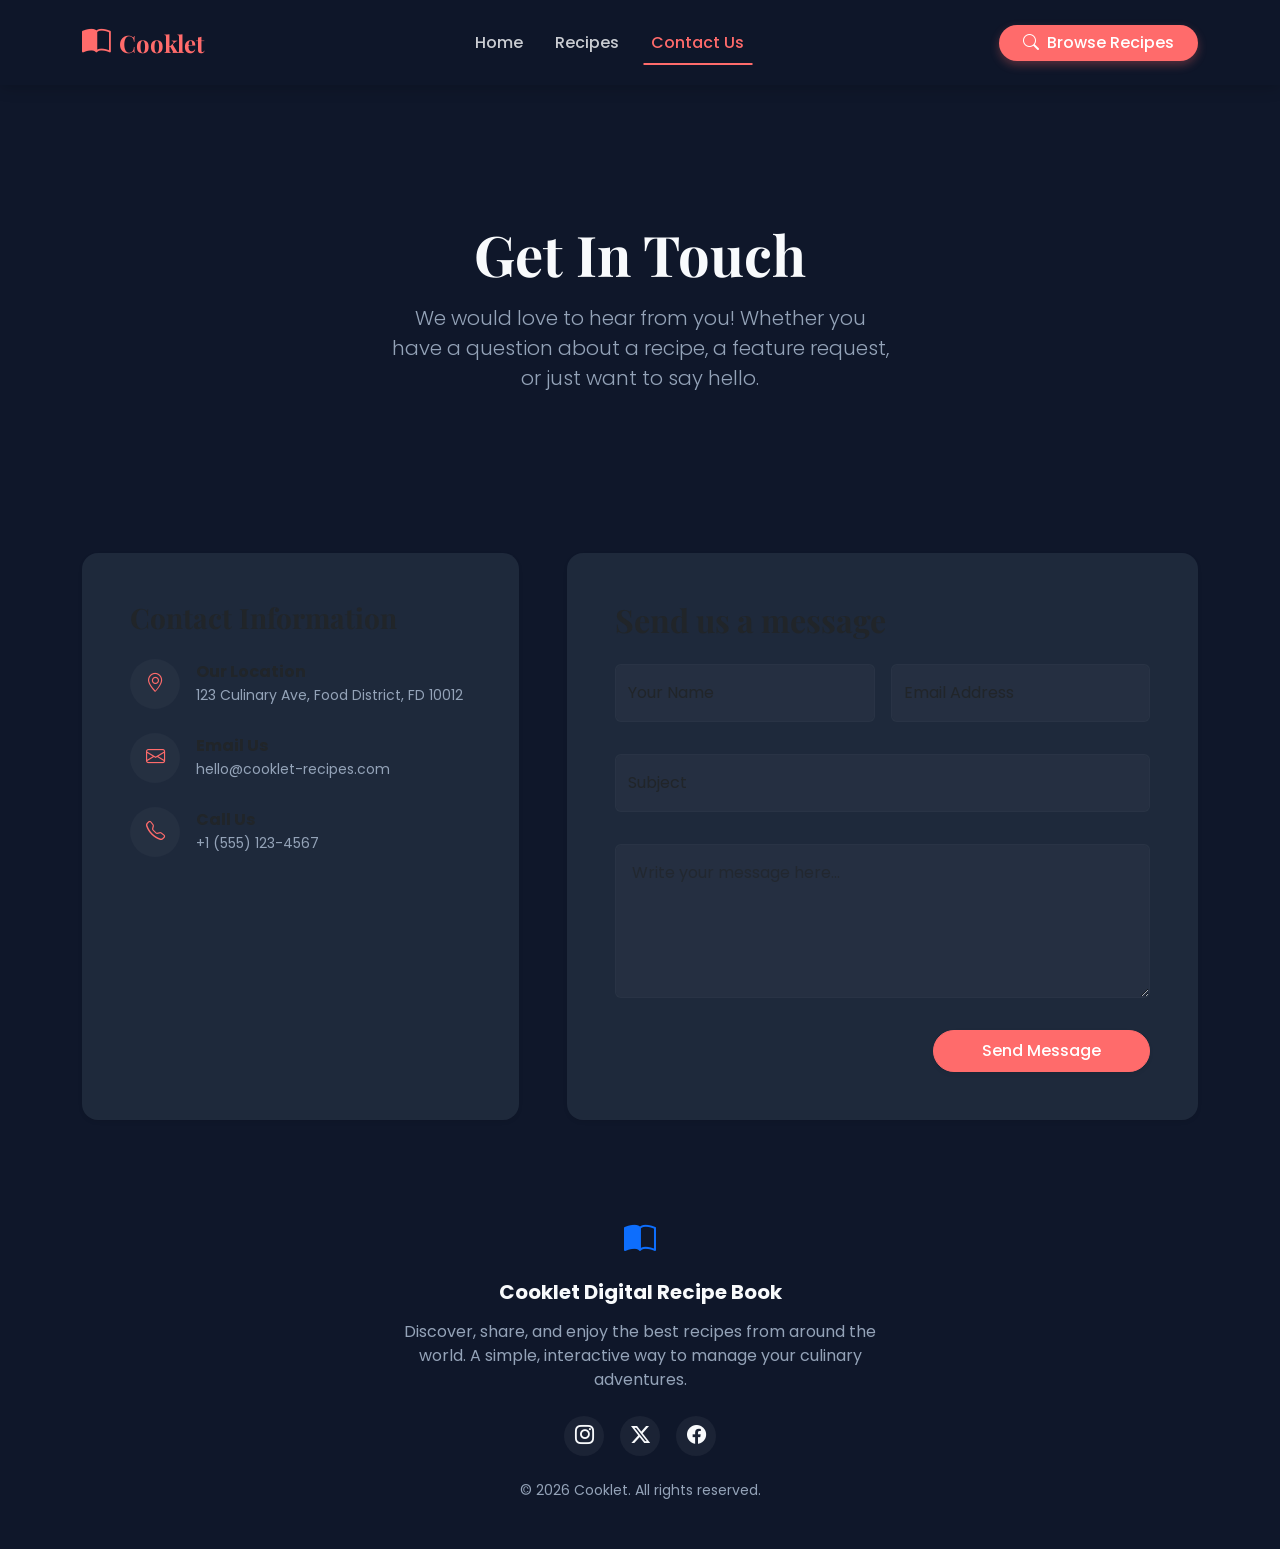
==== contact.html @ 2d0b61dd "add contact page with form and styling enhancements" ====
<!DOCTYPE html>
<html lang="en">

<head>
    <meta charset="UTF-8">
    <meta name="viewport" content="width=device-width, initial-scale=1.0">
    <title>Contact Us | Cooklet</title>
    <!-- Google Fonts -->
    <link rel="preconnect" href="https://fonts.googleapis.com">
    <link rel="preconnect" href="https://fonts.gstatic.com" crossorigin>
    <link
        href="https://fonts.googleapis.com/css2?family=Poppins:wght@300;400;500;600;700&family=Playfair+Display:ital,wght@0,600;1,600&display=swap"
        rel="stylesheet">
    <!-- Bootstrap CSS -->
    <link href="https://cdn.jsdelivr.net/npm/bootstrap@5.3.0/dist/css/bootstrap.min.css" rel="stylesheet">
    <!-- Bootstrap Icons -->
    <link rel="stylesheet" href="https://cdn.jsdelivr.net/npm/bootstrap-icons@1.11.1/font/bootstrap-icons.css">
    <!-- Custom CSS -->
    <link rel="stylesheet" href="style.css">
</head>

<body class="d-flex flex-column min-vh-100">

    <!-- Navbar -->
    <nav class="navbar navbar-expand-lg fixed-top custom-navbar">
        <div class="container">
            <a class="navbar-brand d-flex align-items-center" href="index.html">
                <i class="bi bi-book-half brand-icon me-2"></i>
                <span>Cooklet</span>
            </a>
            <button class="navbar-toggler border-0" type="button" data-bs-toggle="collapse" data-bs-target="#navbarNav">
                <i class="bi bi-list text-light fs-2"></i>
            </button>
            <div class="collapse navbar-collapse" id="navbarNav">
                <ul class="navbar-nav mx-auto">
                    <li class="nav-item">
                        <a class="nav-link" href="index.html">Home</a>
                    </li>
                    <li class="nav-item">
                        <a class="nav-link" href="recipes.html">Recipes</a>
                    </li>
                    <li class="nav-item">
                        <a class="nav-link active" href="contact.html">Contact Us</a>
                    </li>
                </ul>
                <button class="btn btn-primary btn-add-recipe rounded-pill px-4"
                    onclick="window.location.href='index.html'">
                    <i class="bi bi-search me-1"></i> Browse Recipes
                </button>
            </div>
        </div>
    </nav>

    <!-- Page Header -->
    <header class="py-5 mt-5">
        <div class="container text-center py-5">
            <h1 class="display-4 fw-bold">Get In Touch</h1>
            <p class="lead text-muted max-w-500 mx-auto mt-3">We would love to hear from you! Whether you have a
                question about a recipe, a feature request, or just want to say hello.</p>
        </div>
    </header>

    <!-- Content -->
    <main class="container my-5 flex-grow-1">
        <div class="row g-5 justify-content-center">
            <div class="col-lg-5">
                <div class="card p-5 rounded-4 shadow-sm border-0 h-100" style="background-color: var(--bg-card);">
                    <h3 class="fw-bold mb-4">Contact Information</h3>
                    <div class="d-flex align-items-center mb-4">
                        <div class="icon-box rounded-circle d-flex align-items-center justify-content-center me-3"
                            style="width: 50px; height: 50px; font-size: 1.2rem; background-color: rgba(255,255,255,0.03); color: var(--primary-color);">
                            <i class="bi bi-geo-alt"></i>
                        </div>
                        <div>
                            <h6 class="fw-bold mb-1">Our Location</h6>
                            <p class="text-muted mb-0 small">123 Culinary Ave, Food District, FD 10012</p>
                        </div>
                    </div>
                    <div class="d-flex align-items-center mb-4">
                        <div class="icon-box rounded-circle d-flex align-items-center justify-content-center me-3"
                            style="width: 50px; height: 50px; font-size: 1.2rem; background-color: rgba(255,255,255,0.03); color: var(--primary-color);">
                            <i class="bi bi-envelope"></i>
                        </div>
                        <div>
                            <h6 class="fw-bold mb-1">Email Us</h6>
                            <p class="text-muted mb-0 small">hello@cooklet-recipes.com</p>
                        </div>
                    </div>
                    <div class="d-flex align-items-center">
                        <div class="icon-box rounded-circle d-flex align-items-center justify-content-center me-3"
                            style="width: 50px; height: 50px; font-size: 1.2rem; background-color: rgba(255,255,255,0.03); color: var(--primary-color);">
                            <i class="bi bi-telephone"></i>
                        </div>
                        <div>
                            <h6 class="fw-bold mb-1">Call Us</h6>
                            <p class="text-muted mb-0 small">+1 (555) 123-4567</p>
                        </div>
                    </div>
                </div>
            </div>

            <div class="col-lg-7">
                <div class="card border-0 shadow-sm rounded-4 h-100" style="background-color: var(--bg-card);">
                    <div class="card-body p-4 p-md-5">
                        <h2 class="fw-bold mb-4">Send us a message</h2>
                        <form onsubmit="event.preventDefault(); alert('We received your message!'); this.reset();">
                            <div class="row g-3">
                                <div class="col-md-6">
                                    <div class="form-floating mb-3">
                                        <input type="text" class="form-control" id="name" placeholder="John Doe"
                                            required>
                                        <label for="name">Your Name</label>
                                    </div>
                                </div>
                                <div class="col-md-6">
                                    <div class="form-floating mb-3">
                                        <input type="email" class="form-control" id="email"
                                            placeholder="name@example.com" required>
                                        <label for="email">Email Address</label>
                                    </div>
                                </div>
                                <div class="col-12">
                                    <div class="form-floating mb-3">
                                        <input type="text" class="form-control" id="subject" placeholder="Subject"
                                            required>
                                        <label for="subject">Subject</label>
                                    </div>
                                </div>
                                <div class="col-12">
                                    <div class="mb-3">
                                        <textarea class="form-control p-3" id="message" rows="5"
                                            placeholder="Write your message here..." required></textarea>
                                    </div>
                                </div>
                                <div class="col-12 text-end">
                                    <button type="submit"
                                        class="btn btn-primary rounded-pill px-5 py-2 fw-medium shadow-sm">Send
                                        Message</button>
                                </div>
                            </div>
                        </form>
                    </div>
                </div>
            </div>
        </div>
    </main>

    <!-- Footer -->
    <footer class="footer py-5 mt-auto">
        <div class="container text-center">
            <div class="mb-3">
                <i class="bi bi-book-half fs-2 text-primary"></i>
            </div>
            <h5 class="fw-bold mb-3">Cooklet Digital Recipe Book</h5>
            <p class="text-muted mb-4 max-w-500 mx-auto">Discover, share, and enjoy the best recipes from around the
                world. A simple, interactive way to manage your culinary adventures.</p>
            <div class="d-flex justify-content-center gap-3 mb-4">
                <a href="#" class="social-icon"><i class="bi bi-instagram"></i></a>
                <a href="#" class="social-icon"><i class="bi bi-twitter-x"></i></a>
                <a href="#" class="social-icon"><i class="bi bi-facebook"></i></a>
            </div>
            <p class="text-muted small mb-0">&copy; 2026 Cooklet. All rights reserved.</p>
        </div>
    </footer>

    <!-- Bootstrap JS Bundle -->
    <script src="https://cdn.jsdelivr.net/npm/bootstrap@5.3.0/dist/js/bootstrap.bundle.min.js"></script>
</body>

</html>
---- style.css ----
:root {
    --primary-color: #ff6b6b;
    --primary-hover: #fa5252;
    --secondary-color: #334155;
    --text-dark: #f8fafc;
    --text-muted: #94a3b8;
    --bg-dark: #0f172a;
    --bg-card: #1e293b;
    --transition: all 0.3s cubic-bezier(0.25, 0.8, 0.25, 1);
}

body {
    font-family: 'Poppins', sans-serif;
    background-color: var(--bg-dark);
    color: var(--text-dark);
    scroll-behavior: smooth;
    padding-top: 76px;
    /* For fixed navbar */
}

h1,
h2,
h3,
.navbar-brand span,
.carousel-caption h2 {
    font-family: 'Playfair Display', serif;
}

/* Navbar */
.custom-navbar {
    background-color: rgba(15, 23, 42, 0.9);
    backdrop-filter: blur(10px);
    box-shadow: 0 2px 15px rgba(0, 0, 0, 0.2);
    padding: 1rem 0;
    transition: var(--transition);
}

.navbar-brand {
    font-size: 1.5rem;
    font-weight: 700;
    color: var(--primary-color) !important;
}

.brand-icon {
    font-size: 1.8rem;
    color: var(--primary-color);
}

.nav-link {
    font-weight: 500;
    color: var(--text-dark) !important;
    margin: 0 0.5rem;
    position: relative;
    transition: var(--transition);
    opacity: 0.8;
}

.nav-link:hover,
.nav-link.active {
    color: var(--primary-color) !important;
    opacity: 1;
}

.section-title {
    position: relative;
    padding-bottom: 10px;
    color: var(--text-dark);
}

.nav-link::after {
    content: '';
    position: absolute;
    bottom: -2px;
    left: 50%;
    transform: translateX(-50%);
    width: 0;
    height: 2px;
    background-color: var(--primary-color);
    transition: var(--transition);
}

.nav-link:hover::after,
.nav-link.active::after {
    width: 100%;
}

.btn-add-recipe {
    background-color: var(--primary-color);
    border: none;
    font-weight: 500;
    box-shadow: 0 4px 10px rgba(255, 107, 107, 0.3);
    transition: var(--transition);
}

.btn-add-recipe:hover {
    background-color: var(--primary-hover);
    transform: translateY(-2px);
    box-shadow: 0 6px 15px rgba(255, 107, 107, 0.4);
}

/* Hero Carousel */
.carousel-image-overlay {
    position: relative;
}

.carousel-item {
    transition: transform 1.2s cubic-bezier(0.645, 0.045, 0.355, 1) !important;
}

.carousel-image-overlay::before {
    content: '';
    position: absolute;
    top: 0;
    left: 0;
    right: 0;
    bottom: 0;
    background: linear-gradient(to right, rgba(0, 0, 0, 0.7) 0%, rgba(0, 0, 0, 0.2) 100%);
}

.carousel-caption {
    bottom: 50%;
    transform: translateY(50%);
    left: 8% !important;
    right: auto !important;
    max-width: 600px;
}

.carousel-control-prev,
.carousel-control-next {
    width: 6%;
    /* Reduced from default 15% */
}

.carousel-control-icon-custom {
    width: 2.5rem;
    height: 2.5rem;
    background-color: rgba(0, 0, 0, 0.2);
    border-radius: 50%;
    display: flex;
    align-items: center;
    justify-content: center;
    font-size: 1.2rem;
    backdrop-filter: blur(5px);
    transition: var(--transition);
}

.carousel-control-prev:hover .carousel-control-icon-custom,
.carousel-control-next:hover .carousel-control-icon-custom {
    background-color: var(--primary-color);
}

/* Category Filters */
.btn-filter {
    background-color: var(--secondary-color);
    border: 1px solid rgba(255, 255, 255, 0.05);
    color: var(--text-muted);
    border-radius: 2rem;
    padding: 0.5rem 1.25rem;
    font-weight: 500;
    transition: var(--transition);
}

.btn-filter:hover {
    border-color: var(--primary-color);
    color: var(--primary-color);
}

.btn-filter.active {
    background-color: var(--primary-color);
    color: white;
    border-color: var(--primary-color);
    box-shadow: 0 4px 10px rgba(255, 107, 107, 0.2);
}

/* Search Box */
.search-icon {
    top: 50%;
    left: 1.25rem;
    transform: translateY(-50%);
    color: var(--text-muted);
    z-index: 10;
}

.form-control:focus {
    box-shadow: 0 0 0 0.25rem rgba(255, 107, 107, 0.25);
    border-color: var(--primary-color);
}

/* Recipe Cards */
.recipe-card {
    border: none;
    border-radius: 1.5rem;
    overflow: hidden;
    background-color: var(--bg-card);
    transition: var(--transition);
    cursor: pointer;
    box-shadow: 0 10px 30px rgba(0, 0, 0, 0.2);
    height: 100%;
    display: flex;
    flex-direction: column;
}

.recipe-card:hover {
    transform: translateY(-8px);
    box-shadow: 0 15px 30px rgba(0, 0, 0, 0.1);
}

.recipe-img-container {
    height: 220px;
    overflow: hidden;
    position: relative;
}

.recipe-img {
    width: 100%;
    height: 100%;
    object-fit: cover;
    transition: transform 0.5s ease;
}

.recipe-card:hover .recipe-img {
    transform: scale(1.05);
}

.recipe-category-badge {
    position: absolute;
    top: 1rem;
    right: 1rem;
    background-color: rgba(255, 255, 255, 0.9);
    backdrop-filter: blur(4px);
    color: var(--primary-color);
    font-weight: 600;
    font-size: 0.75rem;
    padding: 0.4rem 1rem;
    border-radius: 2rem;
    box-shadow: 0 2px 10px rgba(0, 0, 0, 0.1);
}

.recipe-card-body {
    padding: 1.5rem;
    flex-grow: 1;
    display: flex;
    flex-direction: column;
}

.recipe-title {
    font-size: 1.25rem;
    font-weight: 700;
    margin-bottom: 1rem;
    color: var(--text-dark);
}

.recipe-meta {
    font-size: 0.85rem;
    color: var(--text-muted);
    display: flex;
    align-items: center;
    gap: 1rem;
    margin-top: auto;
    padding-top: 1rem;
    border-top: 1px solid #f0f0f0;
}

/* Modal Styling */
.custom-textarea {
    resize: none;
    background-color: var(--secondary-color);
    border: 1px solid #eaeaea;
}

.custom-textarea:focus {
    background-color: white;
}

.modal-content {
    background-color: var(--bg-card);
    color: var(--text-dark);
}

.modal-header,
.bg-light {
    background-color: rgba(255, 255, 255, 0.02) !important;
    border-color: rgba(255, 255, 255, 0.05) !important;
}

.form-control,
.form-select {
    background-color: rgba(255, 255, 255, 0.03);
    border: 1px solid rgba(255, 255, 255, 0.05);
    color: #fff;
}

.form-control:focus,
.form-select:focus {
    background-color: rgba(255, 255, 255, 0.1);
    border-color: var(--primary-color);
    color: #fff;
}

.text-muted {
    color: var(--text-muted) !important;
}

.bg-light {
    background-color: var(--bg-card) !important;
}

.btn-primary {
    background-color: var(--primary-color);
    border-color: var(--primary-color);
}

.btn-primary:hover,
.btn-primary:active,
.btn-primary:focus {
    background-color: var(--primary-hover) !important;
    border-color: var(--primary-hover) !important;
}

/* Footer */
.social-icon {
    display: flex;
    align-items: center;
    justify-content: center;
    width: 40px;
    height: 40px;
    border-radius: 50%;
    background-color: rgba(255, 255, 255, 0.05);
    color: var(--text-dark);
    transition: var(--transition);
    font-size: 1.2rem;
}

.social-icon:hover {
    background-color: var(--primary-color);
    color: white;
    transform: translateY(-3px);
}

.max-w-500 {
    max-width: 500px;
}

/* Category Cards */
.category-card {
    display: block;
    transition: var(--transition);
}

.category-card:hover {
    transform: translateY(-10px);
}

.category-card-inner {
    background-color: #fff;
    border: 1px solid rgba(0, 0, 0, 0.05);
    transition: var(--transition);
}

.category-card:hover .category-card-inner {
    border-color: var(--primary-color);
    background-color: var(--primary-color);
}

.category-card:hover h5,
.category-card:hover .bi {
    color: #fff !important;
}

.icon-circle {
    width: 80px;
    height: 80px;
    background-color: rgba(255, 255, 255, 0.03);
    border-radius: 50%;
    display: flex;
    align-items: center;
    justify-content: center;
    transition: var(--transition);
}

.category-card:hover .icon-circle {
    background-color: rgba(255, 255, 255, 0.2);
}

/* Page Transitions & Spacing */
.pt-5.mt-4 {
    height: 80px;
    background-color: var(--bg-dark);
}
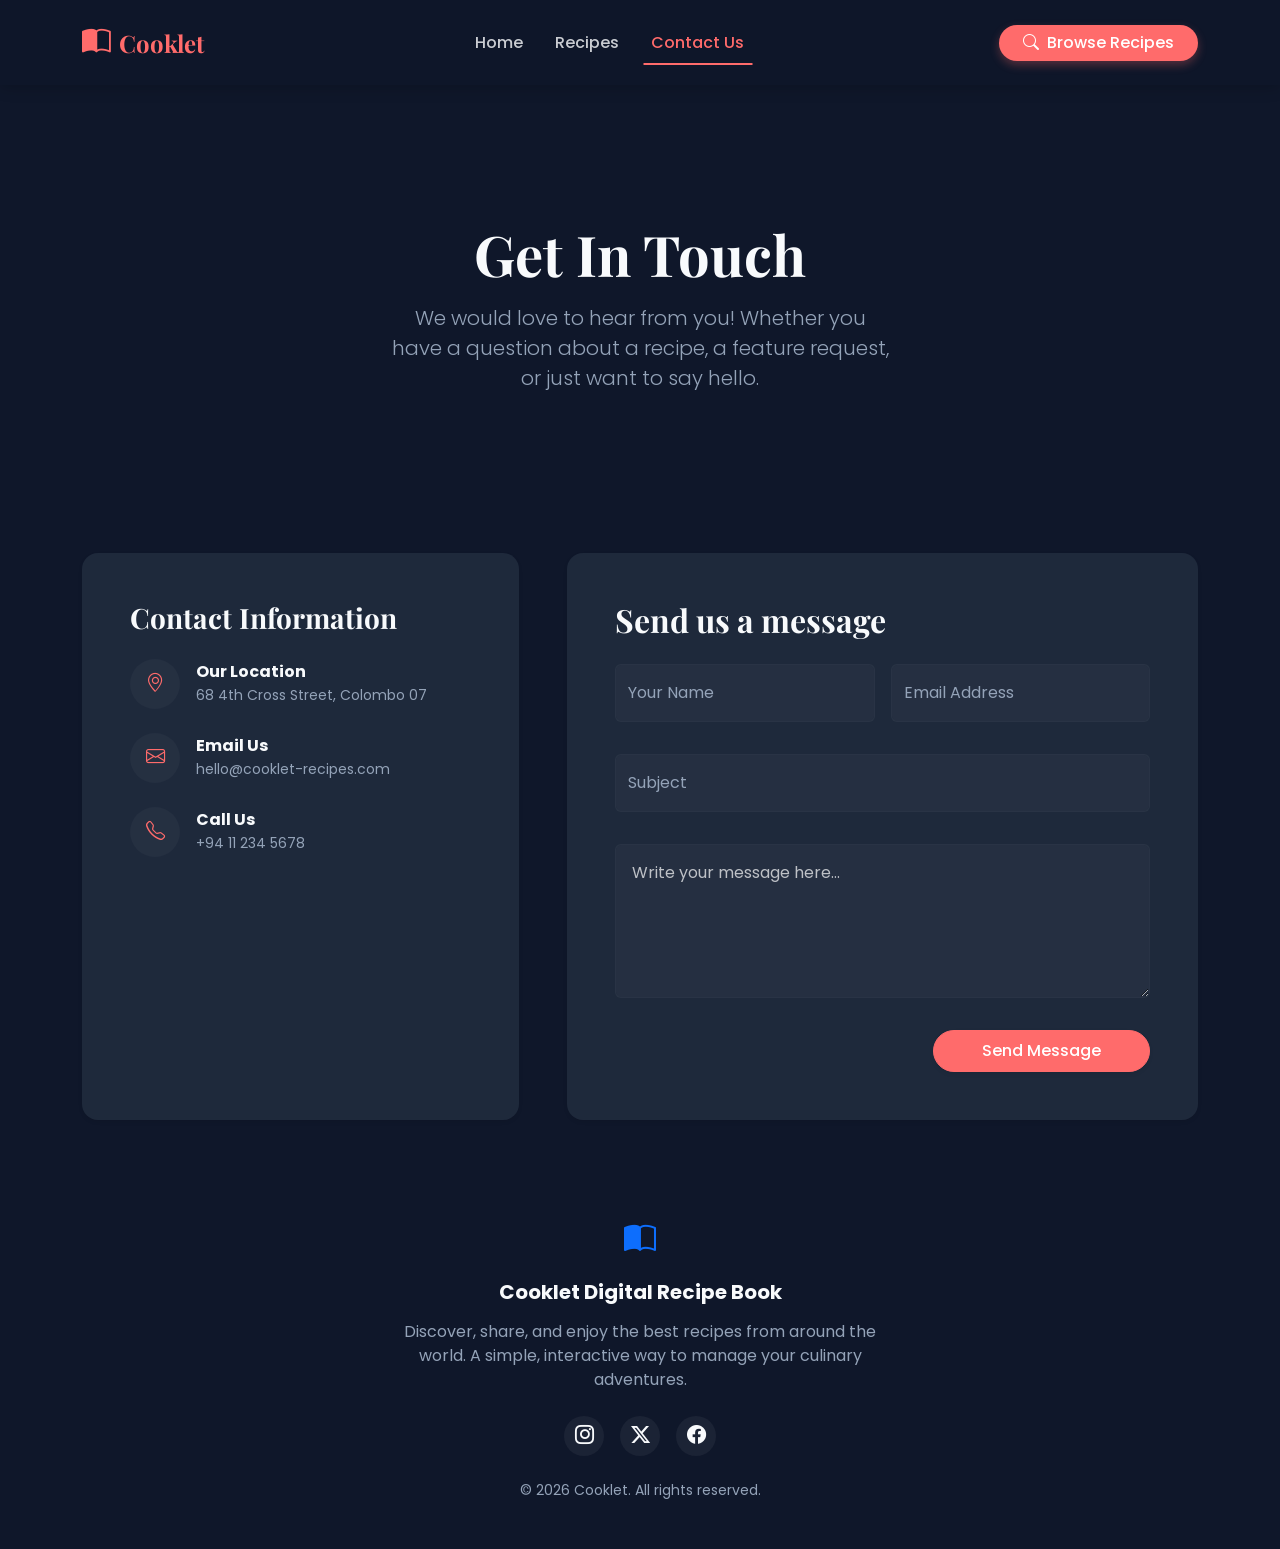
==== commit 05f6302c: "update contact information and change recipe title to Milk Rice" ====
--- a/contact.html
+++ b/contact.html
@@ -73,7 +73,7 @@
                         </div>
                         <div>
                             <h6 class="fw-bold mb-1">Our Location</h6>
-                            <p class="text-muted mb-0 small">123 Culinary Ave, Food District, FD 10012</p>
+                            <p class="text-muted mb-0 small"> 68 4th Cross Street, Colombo 07</p>
                         </div>
                     </div>
                     <div class="d-flex align-items-center mb-4">
@@ -93,7 +93,7 @@
                         </div>
                         <div>
                             <h6 class="fw-bold mb-1">Call Us</h6>
-                            <p class="text-muted mb-0 small">+1 (555) 123-4567</p>
+                            <p class="text-muted mb-0 small">+94 11 234 5678</p>
                         </div>
                     </div>
                 </div>
--- a/style.css
+++ b/style.css
@@ -179,6 +179,10 @@
     transform: translateY(-50%);
     color: var(--text-muted);
     z-index: 10;
+}
+
+.form-control::placeholder {
+    color: rgba(255, 255, 255, 0.7);
 }
 
 .form-control:focus {
@@ -272,6 +276,7 @@
     background-color: white;
 }
 
+.card,
 .modal-content {
     background-color: var(--bg-card);
     color: var(--text-dark);
@@ -295,6 +300,19 @@
     background-color: rgba(255, 255, 255, 0.1);
     border-color: var(--primary-color);
     color: #fff;
+}
+
+.form-floating > label {
+    color: var(--text-muted);
+}
+
+.form-floating > label::after {
+    background-color: transparent !important;
+}
+
+.form-select option {
+    background-color: var(--bg-card);
+    color: var(--text-dark);
 }
 
 .text-muted {
